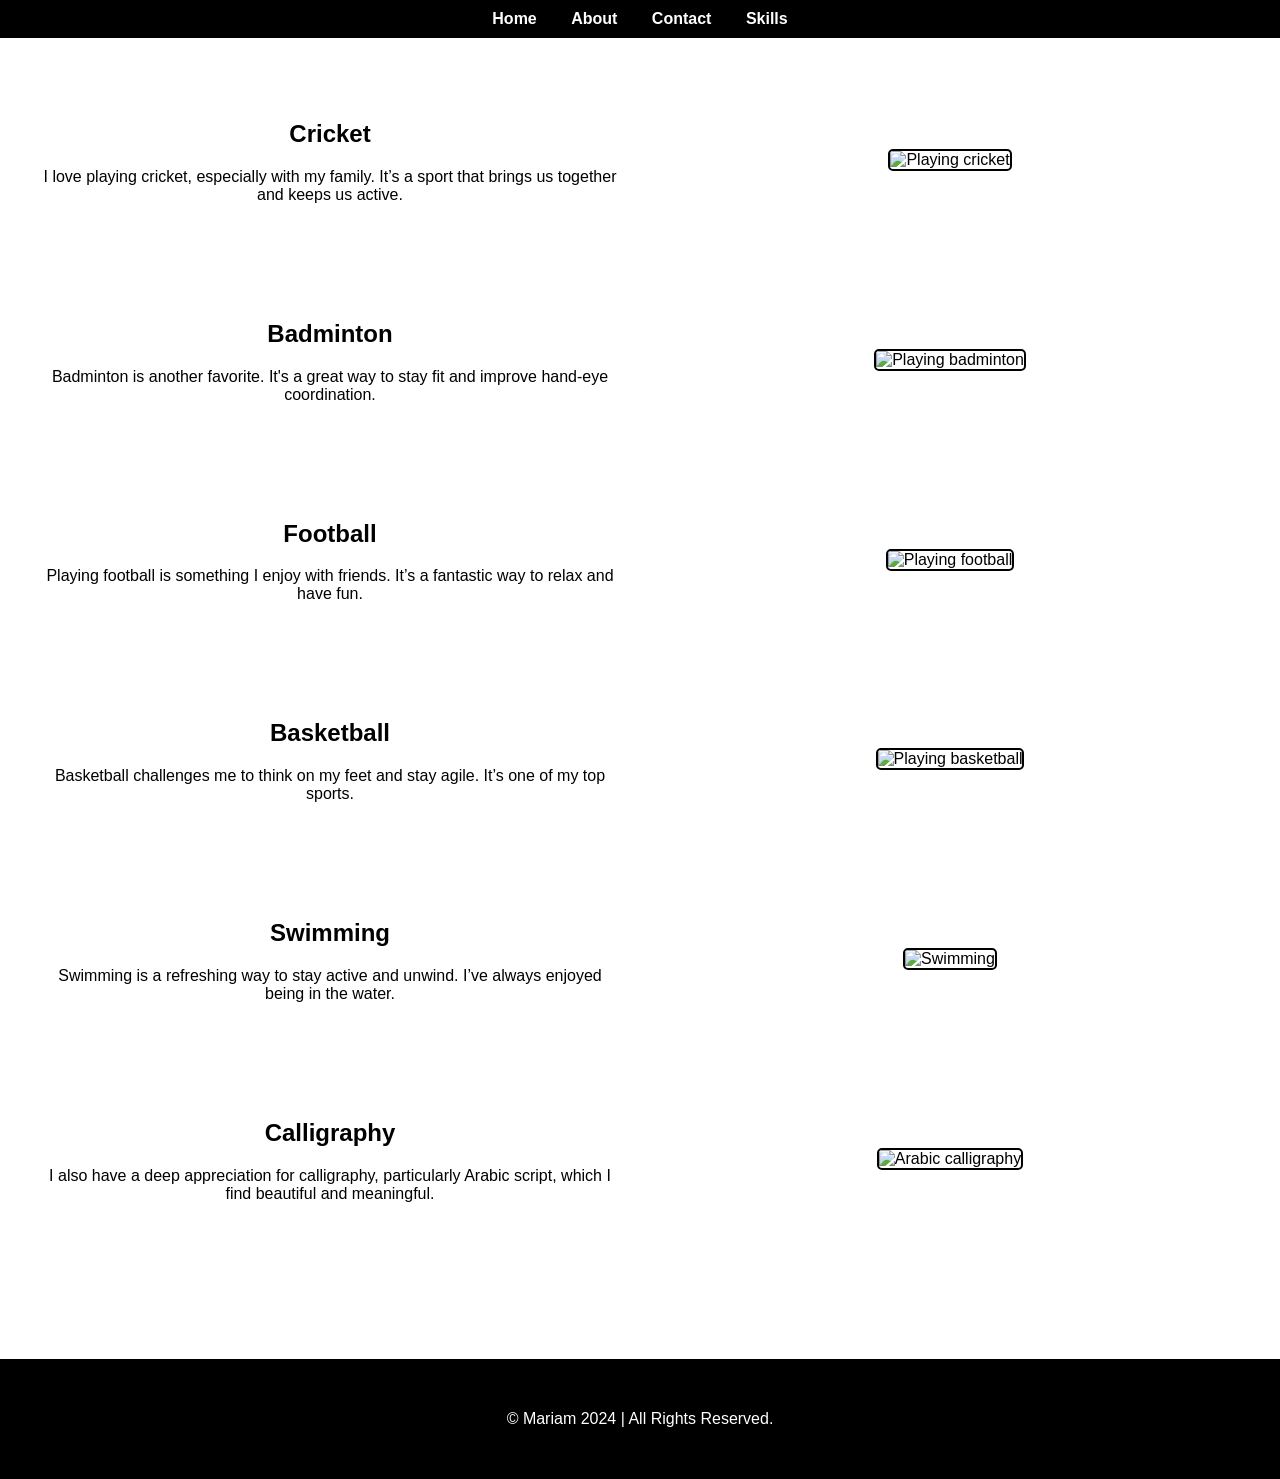
==== about.html @ ed065f28 "Update from last time with JavaScript and CSS" ====
<!DOCTYPE html>
<html lang="en">
<head>
    <meta charset="UTF-8">
    <meta name="viewport" content="width=device-width, initial-scale=1.0">
    <title>About Me</title>
    <link rel="stylesheet" href="styles.css">
</head>
<body>
    <header>
        <nav>
            <a href="home.html">Home</a>
            <a href="about.html">About</a>
            <a href="contact.html">Contact</a>
            <a href="skills.html">Skills</a>
        </nav>
    </header>

    <main class="about-content">
        <section class="about-section">
            <div class="about-text">
                <h2>Cricket</h2>
                <p>I love playing cricket, especially with my family. It’s a sport that brings us together and keeps us active.</p>
            </div>
            <div class="about-image">
                <img src="cricket.jpg" alt="Playing cricket">
            </div>
        </section>
        <section class="about-section">
            <div class="about-image">
                <img src="badminton.jpg" alt="Playing badminton">
            </div>
            <div class="about-text">
                <h2>Badminton</h2>
                <p>Badminton is another favorite. It's a great way to stay fit and improve hand-eye coordination.</p>
            </div>
        </section>
        <section class="about-section">
            <div class="about-text">
                <h2>Football</h2>
                <p>Playing football is something I enjoy with friends. It’s a fantastic way to relax and have fun.</p>
            </div>
            <div class="about-image">
                <img src="football.jpg" alt="Playing football">
            </div>
        </section>
        <section class="about-section">
            <div class="about-image">
                <img src="basketball.jpg" alt="Playing basketball">
            </div>
            <div class="about-text">
                <h2>Basketball</h2>
                <p>Basketball challenges me to think on my feet and stay agile. It’s one of my top sports.</p>
            </div>
        </section>
        <section class="about-section">
            <div class="about-text">
                <h2>Swimming</h2>
                <p>Swimming is a refreshing way to stay active and unwind. I’ve always enjoyed being in the water.</p>
            </div>
            <div class="about-image">
                <img src="swimming.jpg" alt="Swimming">
            </div>
        </section>
        <section class="about-section">
            <div class="about-image">
                <img src="calligraphy.jpg" alt="Arabic calligraphy">
            </div>
            <div class="about-text">
                <h2>Calligraphy</h2>
                <p>I also have a deep appreciation for calligraphy, particularly Arabic script, which I find beautiful and meaningful.</p>
            </div>
        </section>
    </main>

    <footer>
        <p>&copy; Mariam 2024 | All Rights Reserved. </p>
    </footer>
</body>
</html>
---- styles.css ----
body {
    margin: 0;
    font-family: Arial, sans-serif;
    color: white; /* Change text color to white for visibility */
}

header {
    position: absolute; /* Allow the nav to be on top of the GIF */
    top: 10px; /* Position it at the top */
    width: 100%;
    text-align: center; /* Center the nav links */
    z-index: 10; /* Bring nav above the GIF */
}

nav a {
    margin: 0 10px;
    color: rgb(99, 97, 85); /* Shiny gold color */
    text-decoration: none;
    font-weight: bold;
    transition: color 0.3s ease; /* Color transition */
}

nav a:hover {
    color: #747268; /* Brighter gold on hover */
}

.hero {
    position: relative;
    height: 100vh; /* Full viewport height */
    background: url('daarkaesthetic.gif') no-repeat center center fixed; /* Full-screen GIF */
    background-size: cover; /* Cover the entire viewport */
    display: flex;
    justify-content: center; /* Center the content horizontally */
    align-items: center; /* Center the content vertically */
}

.name {
    font-size: 3em; /* Adjust the size of your name */
    color: rgb(147, 19, 19);
    font-family: 'Playfair Display', serif; /* Use the elegant font */
    text-align: center;
    text-shadow: 2px 2px 8px rgba(132, 8, 8, 0.7); /* Add shadow for better visibility */
}

footer {
    text-align: center;
    padding: 10px 0;
    background-color: black;
    color: white;
    position: relative;
    bottom: 0;
    width: 100%;
}


/*ABOUT PAGE */

body {
    margin: 0;
    font-family: Arial, sans-serif;
    background-color: white;
    color: black;
}

header {
    background-color: black;
    padding: 10px 0;
    text-align: center;
    position: fixed;
    top: 0;
    width: 100%;
    z-index: 10;
}

nav a {
    margin: 0 15px;
    color: white;
    text-decoration: none;
    font-weight: bold;
    transition: color 0.3s ease, text-shadow 0.3s ease;
}

nav a:hover {
    color: #b31212; /* Bright gold */
    text-shadow: 0 0 5px #a41a1a, 0 0 10px #941010; /* Glowing effect */
}

.about-content {
    padding: 80px 20px; /* Adjust for fixed header */
}

.about-section {
    display: flex;
    align-items: center;
    margin-bottom: 40px;
}

.about-section:nth-child(even) {
    flex-direction: row-reverse;
}

.about-text, .about-image {
    flex: 1;
    padding: 20px;
    text-align: center;
}

.about-text {
    max-width: 50%;
}

.about-image img {
    width: 100%;
    max-width: 300px;
    height: auto;
    border: 2px solid black;
    border-radius: 5px;
}

footer {
    background-color: black;
    color: white;
    text-align: center;
    padding: 35px 0;
    position: relative;
    bottom: 0;
    width: 100%;
}





/* Contact container layout */
.contact-container {
    display: flex;
    justify-content: space-between;
    align-items: center;
    margin: 50px auto;
    max-width: 1000px;
}

/* Contact image styling */
.contact-image img {
    width: 100%;
    max-width: 450px;
    border-radius: 10px;
    box-shadow: 0 4px 8px rgba(0, 0, 0, 0.2);
}

/* Contact form styling */
.contact-form {
    flex: 1;
    margin-left: 30px;
}

.contact-form h2 {
    font-size: 2em;
    color: maroon;
    margin-bottom: 20px;
}

.contact-form label {
    display: block;
    margin-bottom: 8px;
    font-weight: bold;
    color: black;
}

.contact-form input,
.contact-form textarea {
    width: 100%;
    padding: 10px;
    margin-bottom: 15px;
    border: 1px solid #ccc;
    border-radius: 5px;
    transition: border-color 0.3s ease;
}

.contact-form input:focus,
.contact-form textarea:focus {
    border-color: maroon;
    outline: none;
}

/* Submit button styling */
.submit-button {
    background-color: maroon;
    color: white;
    font-size: 1.2em;
    padding: 10px 20px;
    border: none;
    border-radius: 5px;
    cursor: pointer;
    transition: background-color 0.3s ease, transform 0.3s ease;
}

.submit-button:hover {
    background-color: #000000; /* Gold color */
    transform: scale(1.05);
}

/* Responsive design adjustments */
@media (max-width: 768px) {
    .contact-container {
        flex-direction: column;
        text-align: center;
    }
    .contact-form {
        margin-left: 0;
        margin-top: 20px;
    }
    .contact-image img {
        max-width: 100%;
    }
}
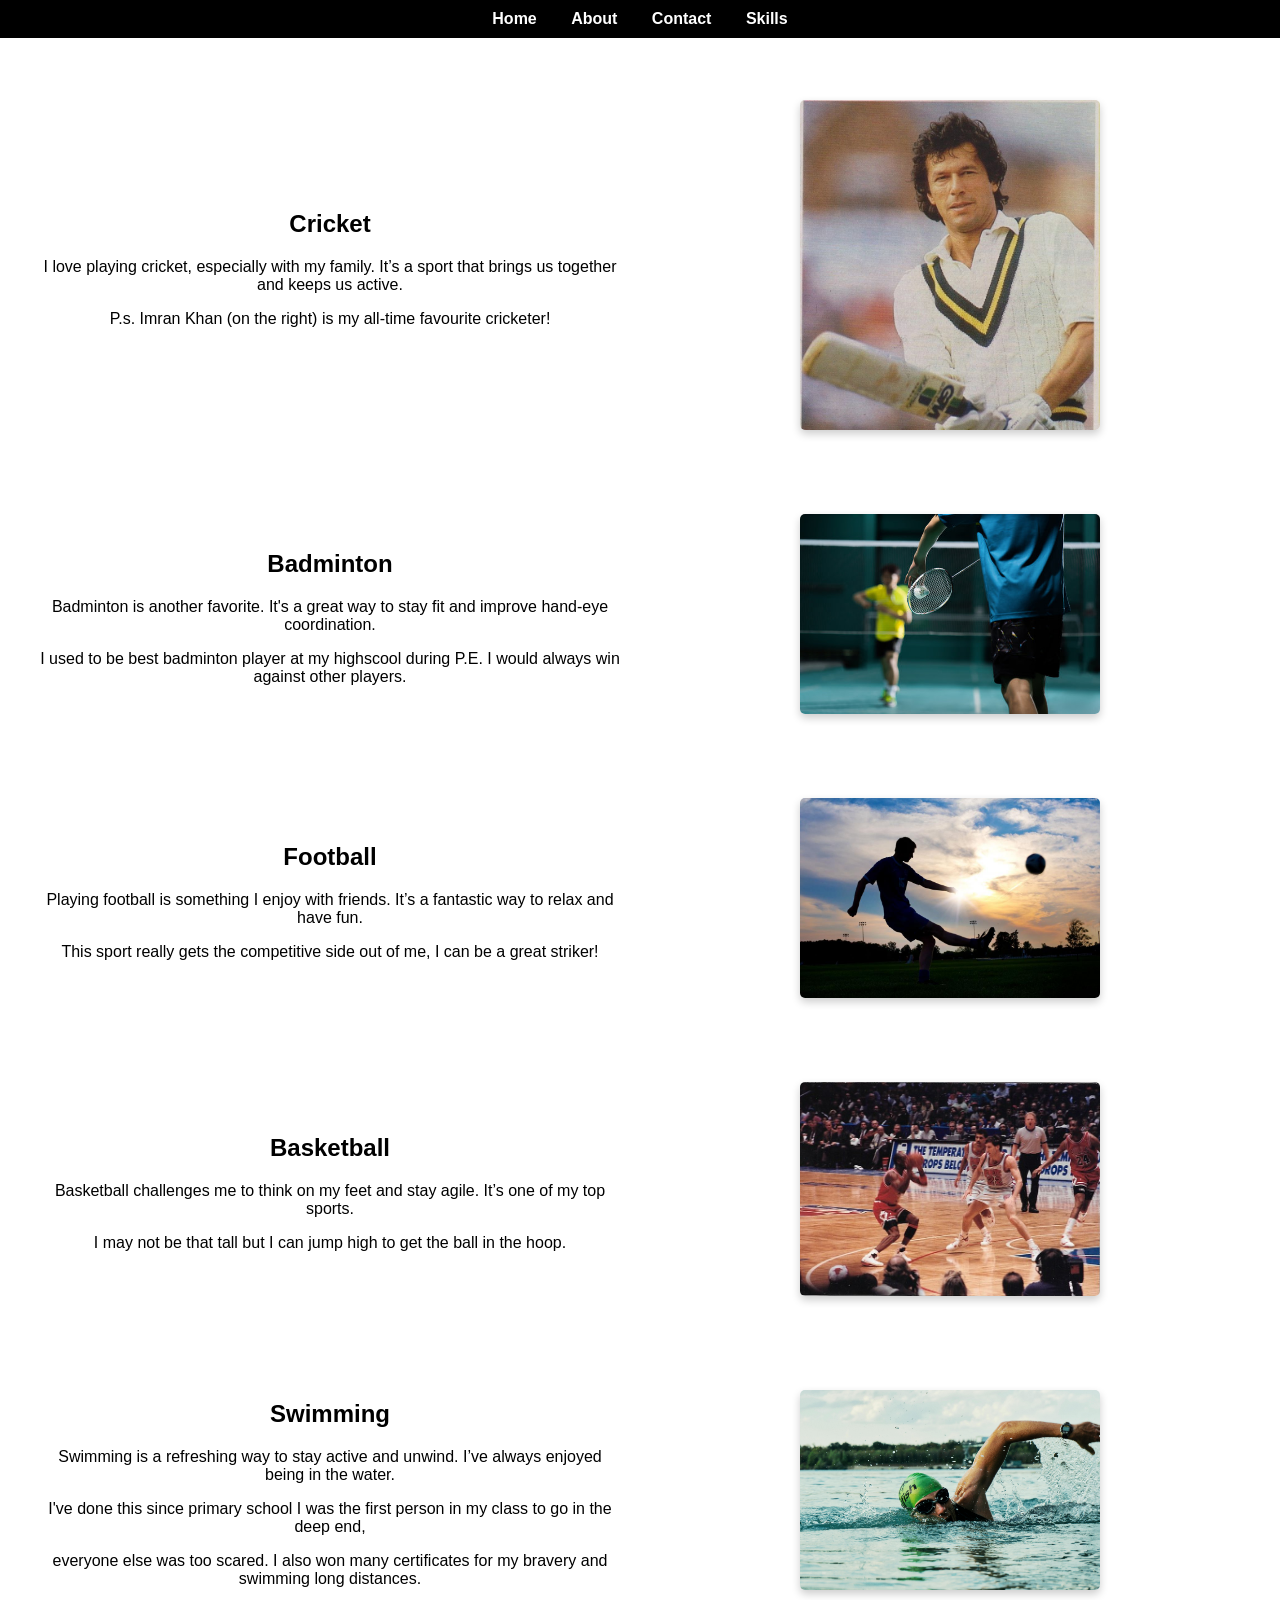
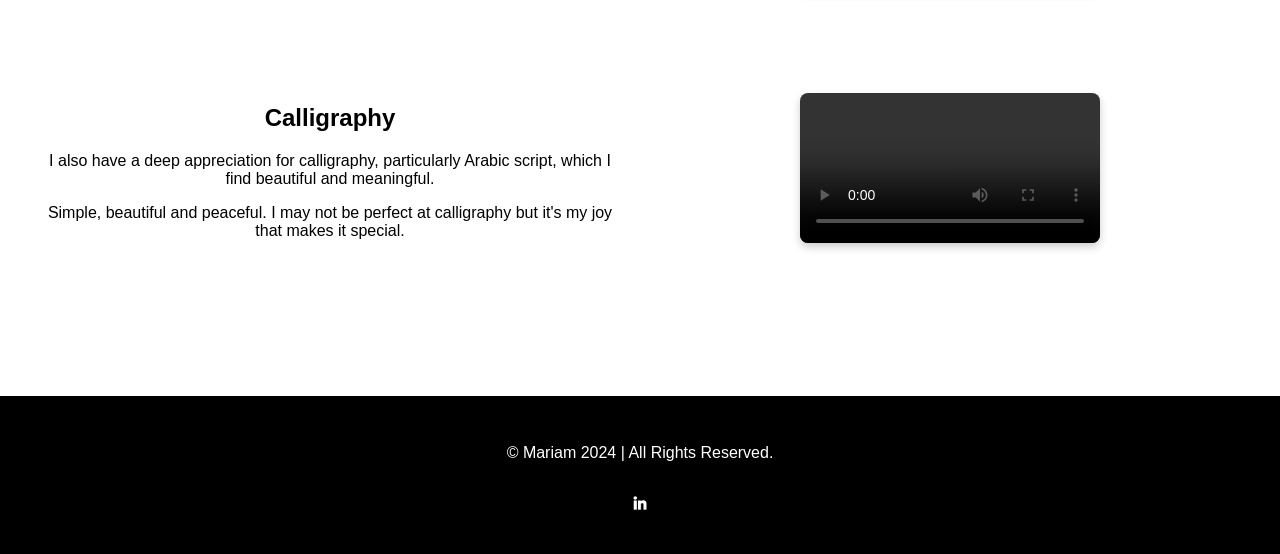
==== commit a5ecd78c: "update since 2 weeks ago this is my update doing because not updated everything in a long time" ====
--- a/about.html
+++ b/about.html
@@ -20,7 +20,8 @@
         <section class="about-section">
             <div class="about-text">
                 <h2>Cricket</h2>
-                <p>I love playing cricket, especially with my family. It’s a sport that brings us together and keeps us active.</p>
+                <p>I love playing cricket, especially with my family. It’s a sport that brings us together and keeps us active. </p>
+                <p>P.s. Imran Khan (on the right) is my all-time favourite cricketer!</p>
             </div>
             <div class="about-image">
                 <img src="cricket.jpg" alt="Playing cricket">
@@ -33,48 +34,60 @@
             <div class="about-text">
                 <h2>Badminton</h2>
                 <p>Badminton is another favorite. It's a great way to stay fit and improve hand-eye coordination.</p>
+                <p>I used to be best badminton player at my highscool during P.E. I would always win against other players.</p>
             </div>
         </section>
         <section class="about-section">
             <div class="about-text">
                 <h2>Football</h2>
                 <p>Playing football is something I enjoy with friends. It’s a fantastic way to relax and have fun.</p>
+                <p>This sport really gets the competitive side out of me, I can be a great striker!</p>
             </div>
             <div class="about-image">
-                <img src="football.jpg" alt="Playing football">
+                <img src="boy-playing-football-in-the-sunset.jpg" alt="Playing football">
             </div>
         </section>
         <section class="about-section">
             <div class="about-image">
-                <img src="basketball.jpg" alt="Playing basketball">
+                <img src="640px-Chicago_Bulls_and_New_Jersey_Nets,_March_28,_1991.jpg" alt="Playing basketball">
             </div>
             <div class="about-text">
                 <h2>Basketball</h2>
                 <p>Basketball challenges me to think on my feet and stay agile. It’s one of my top sports.</p>
+                <p>I may not be that tall but I can jump high to get the ball in the hoop.</p>
             </div>
         </section>
         <section class="about-section">
             <div class="about-text">
                 <h2>Swimming</h2>
                 <p>Swimming is a refreshing way to stay active and unwind. I’ve always enjoyed being in the water.</p>
+                <p>I've done this since primary school I was the first person in my class to go in the deep end,</p>
+                <p>everyone else was too scared. I also won many certificates for my bravery and swimming long distances.</p>
             </div>
             <div class="about-image">
                 <img src="swimming.jpg" alt="Swimming">
             </div>
         </section>
         <section class="about-section">
-            <div class="about-image">
-                <img src="calligraphy.jpg" alt="Arabic calligraphy">
+            <div class="about-video about-image">
+                <video controls width="300"> <!-- Adjust width as needed -->
+                    <source src="calligraphy.mp4" type="video/mp4"> <!-- Replace with your video file name -->
+                    Your browser does not support the video tag.
+                </video>
             </div>
             <div class="about-text">
                 <h2>Calligraphy</h2>
                 <p>I also have a deep appreciation for calligraphy, particularly Arabic script, which I find beautiful and meaningful.</p>
+                <p>Simple, beautiful and peaceful. I may not be perfect at calligraphy but it's my joy that makes it special.</p>
             </div>
         </section>
     </main>
 
     <footer>
         <p>&copy; Mariam 2024 | All Rights Reserved. </p>
+        <a href="https://www.linkedin.com/in/mariamahmad" target="_blank">
+            <img src="39a5ae84afcd8cd690f37e65f7d94798.jpg" alt="LinkedIn Logo" class="linkedin-logo">
+        </a>
     </footer>
 </body>
 </html>
--- a/styles.css
+++ b/styles.css
@@ -24,33 +24,40 @@
     color: #747268; /* Brighter gold on hover */
 }
 
+/* Hero Section */
 .hero {
     position: relative;
-    height: 100vh; /* Full viewport height */
-    background: url('daarkaesthetic.gif') no-repeat center center fixed; /* Full-screen GIF */
-    background-size: cover; /* Cover the entire viewport */
-    display: flex;
-    justify-content: center; /* Center the content horizontally */
-    align-items: center; /* Center the content vertically */
-}
-
+    height: 100vh;
+    background: url('daarkaesthetic.gif') no-repeat center center fixed;
+    background-size: cover;
+    display: flex;
+    flex-direction: column; /* Stack items vertically */
+    justify-content: center;
+    align-items: center;
+}
+
+/* Name Styling */
 .name {
-    font-size: 3em; /* Adjust the size of your name */
+    font-size: 3em;
     color: rgb(147, 19, 19);
-    font-family: 'Playfair Display', serif; /* Use the elegant font */
-    text-align: center;
-    text-shadow: 2px 2px 8px rgba(132, 8, 8, 0.7); /* Add shadow for better visibility */
-}
-
-footer {
-    text-align: center;
-    padding: 10px 0;
-    background-color: black;
-    color: white;
-    position: relative;
-    bottom: 0;
-    width: 100%;
-}
+    font-family: 'Playfair Display', serif;
+    text-shadow: 2px 2px 8px rgba(132, 8, 8, 0.7);
+    margin: 0;
+}
+
+/* Welcome Message Styling */
+.welcome-message {
+    font-size: 1.5em;
+    color: rgb(147, 19, 19);
+    font-family: 'Playfair Display', serif;
+    text-shadow: 2px 2px 8px rgba(132, 8, 8, 0.5);
+    margin-top: 15px; /* Adds space between name and welcome message */
+}
+
+
+
+
+
 
 
 /*ABOUT PAGE */
@@ -113,18 +120,24 @@
     width: 100%;
     max-width: 300px;
     height: auto;
-    border: 2px solid black;
+    box-shadow: 0 4px 8px rgba(0, 0, 0, 0.2); /* Optional shadow for better focus */
     border-radius: 5px;
 }
 
+
+.about-video video {
+    border-radius: 8px; /* Optional rounded corners */
+    box-shadow: 0 4px 8px rgba(0, 0, 0, 0.2); /* Optional shadow for better focus */
+}
+
 footer {
-    background-color: black;
-    color: white;
-    text-align: center;
-    padding: 35px 0;
-    position: relative;
-    bottom: 0;
-    width: 100%;
+    background-color: black;   /* Set the footer background color */
+    color: white;              /* Set the footer text color */
+    text-align: center;        /* Center-align text */
+    padding: 32px 0;          /* Vertical padding, adjust as necessary */
+    position: relative;        /* Use relative positioning */
+    width: 100%;               /* Ensure the footer takes full width */
+    clear: both;               /* Clear any floating elements */
 }
 
 
@@ -136,7 +149,7 @@
     display: flex;
     justify-content: space-between;
     align-items: center;
-    margin: 50px auto;
+    margin: 130px auto;
     max-width: 1000px;
 }
 
@@ -219,4 +232,64 @@
 
 
 
-
+.linkedin-logo {
+    width: 30px; /* Adjust size as needed */
+    height: auto; /* Maintain aspect ratio */
+    margin-top: 10px; /* Space above the logo */
+    transition: transform 0.3s ease; /* Add a nice effect when hovering */
+}
+
+.linkedin-logo:hover {
+    transform: scale(1.1); /* Slightly enlarge on hover */
+}
+
+
+.skills-content {
+    display: flex;
+    justify-content: space-around; /* Space out the boxes */
+    margin-bottom: 20px; /* Space between skills and achievements */
+}
+
+.skill-box {
+    position: relative;
+    width: 200px; /* Width of the box */
+    height: 200px; /* Height of the box */
+    perspective: 1000px; /* Gives depth to the flip effect */
+    margin: 20px; /* Space between boxes */
+}
+
+.skill-front,
+.skill-back {
+    position: absolute;
+    width: 100%;
+    height: 100%;
+    backface-visibility: hidden; /* Hides the back side when flipped */
+    border: 2px solid #940000; /* Red border */
+    border-radius: 8px; /* Rounded corners */
+    display: flex;
+    align-items: center; /* Center vertically */
+    justify-content: center; /* Center horizontally */
+    font-size: 1.5em; /* Font size */
+    transition: transform 0.6s; /* Smooth transition for flipping */
+}
+
+.skill-front {
+    background-color: #fdfcfc; /* Front side background color */
+    color: #000000; /* Front side text color */
+}
+
+.skill-back {
+    background-color: #940000; /* Back side background color */
+    color: white; /* Back side text color */
+    transform: rotateY(180deg); /* Initially rotate the back side */
+}
+
+/* Flip the card on hover */
+.skill-box:hover .skill-front {
+    transform: rotateY(180deg);
+}
+
+.skill-box:hover .skill-back {
+    transform: rotateY(0deg);
+}
+
